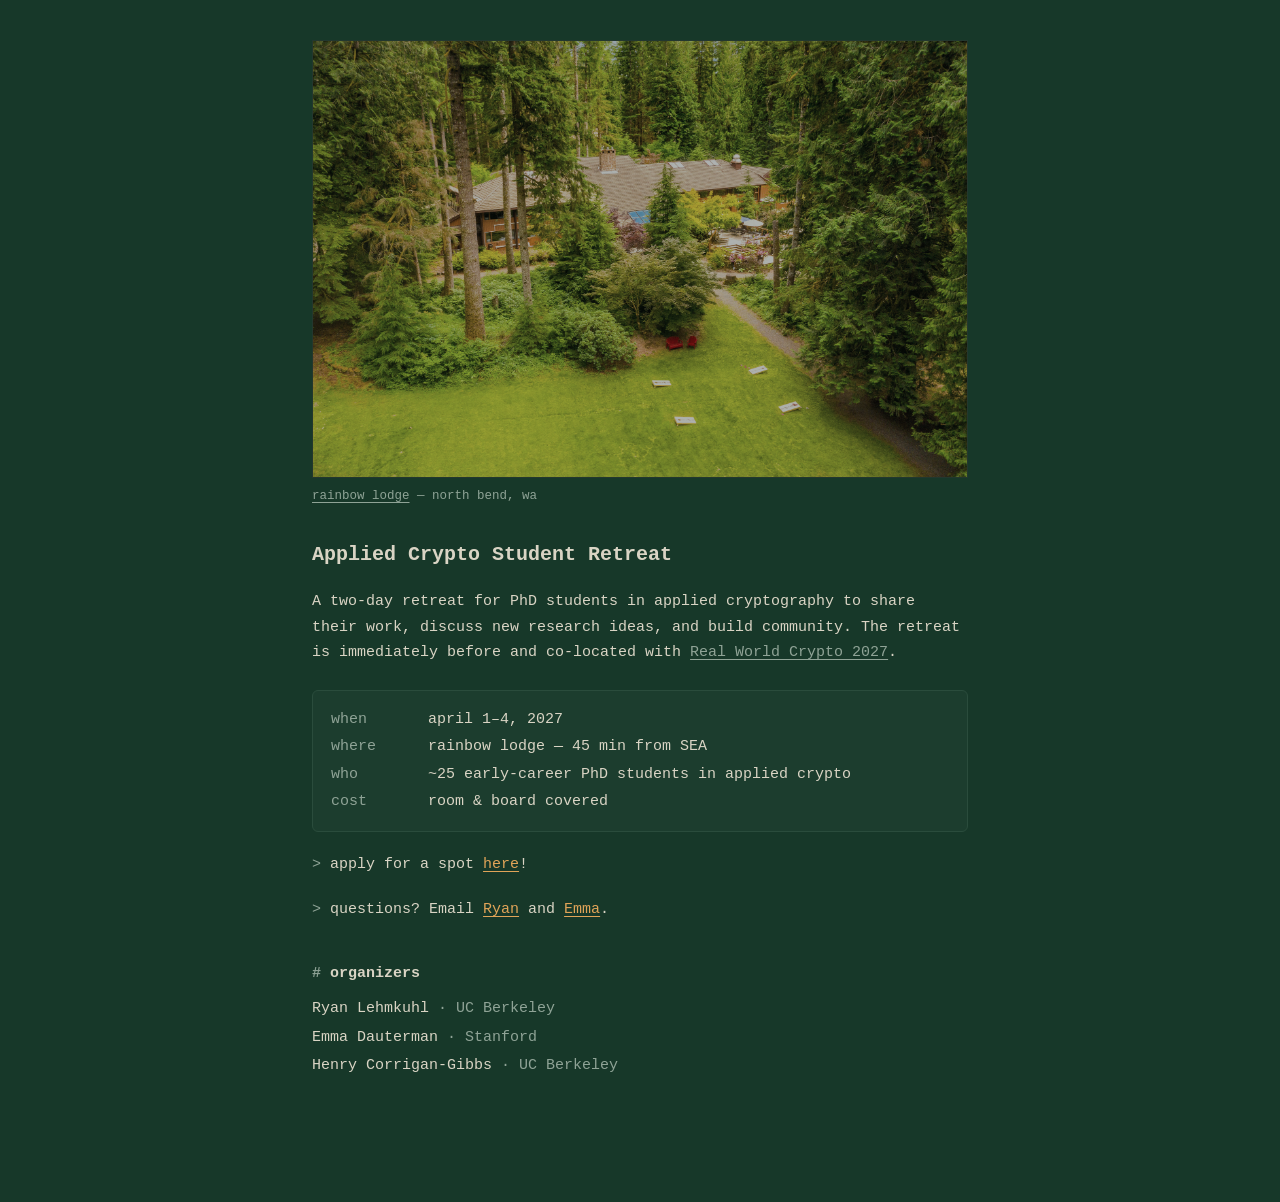
==== index.html @ e46aae12 "Init" ====
<!DOCTYPE html>
<html lang="en">
<head>
<meta charset="UTF-8" />
<meta name="viewport" content="width=device-width, initial-scale=1.0" />
<title>Applied Crypto Student Retreat</title>
<link rel="stylesheet" href="style.css" />
</head>
<body>

  <img class="top" src="assets/lodge-hero.jpg" alt="Rainbow Lodge, surrounded by forest" />
  <p class="caption"><a class="plain" href="https://www.rainbowlodge.org/" target="_blank" rel="noopener">rainbow lodge</a> — north bend, wa</p>

  <h1>Applied Crypto Student Retreat</h1>

  <p>A two-day retreat for PhD students in applied cryptography
    to share their work, discuss new research ideas, and build community.
    The retreat is immediately before and co-located with
    <a class="plain" href="https://rwc.iacr.org/2027" target="_blank" rel="noopener">Real World Crypto 2027</a>.
  </p>

  <div class="meta">
    <div><span class="k">when</span> april 1&ndash;4, 2027</div>
    <div><span class="k">where</span> rainbow lodge &mdash; 45 min from SEA</div>
    <div><span class="k">who</span> ~25 early-career PhD students in applied crypto</div>
    <div><span class="k">cost</span> room &amp; board covered</div>
  </div>

  <p><span class="prompt">&gt;</span> apply for a spot <a href="#">here</a>!</p>
  <p><span class="prompt">&gt;</span> questions? Email
    <a href="mailto:ryanleh@berkeley.edu">Ryan</a> and
    <a href="mailto:edauterman@cs.stanford.edu">Emma</a>.</p>

  <h2><span class="hash">#</span> organizers</h2>
  <div class="people">
    <div>Ryan Lehmkuhl<span class="muted"> · UC Berkeley</span></div>
    <div>Emma Dauterman<span class="muted"> · Stanford</span></div>
    <div>Henry Corrigan-Gibbs<span class="muted"> · UC Berkeley</span></div>
  </div>

</body>
</html>
---- style.css ----
:root {
  --bg:     #173829;
  --text:   #d9d4c4;
  --muted:  #8fa396;
  --gold:   #e0a458;
  --line:   #2a4c3c;
}

* { box-sizing: border-box; }

body {
  background: var(--bg);
  color: var(--text);
  font: 15px/1.7 ui-monospace, "SF Mono", SFMono-Regular, Menlo, Consolas, monospace;
  max-width: 700px;
  margin: 0 auto;
  padding: 40px 22px 120px;
}

/* top image */
img.top {
  width: 100%;
  display: block;
  border: 1px solid var(--line);
  /* dull the photo so it blends with the muted page:
     saturate <1 = less colorful · brightness <1 = darker · opacity <1 lets the green bg tint it */
  filter: saturate(0.7) brightness(0.75);
  opacity: 0.9;
}
.caption { color: var(--muted); font-size: 12.5px; margin: 8px 0 0; }

/* title */
h1 {
  font-weight: 600;
  font-size: 20px;
  line-height: 1.4;
  margin: 34px 0 0;
}

/* body text */
p { margin: 20px 0 0; }
.muted { color: var(--muted); }

/* key/value meta block — boxed as a little terminal panel */
.meta {
  margin: 24px 0 0;
  border: 1px solid var(--line);
  border-radius: 6px;
  padding: 14px 18px;
  background: rgba(255, 255, 255, 0.025);
}
.meta div { margin: 2px 0; }
.meta .k { color: var(--muted); display: inline-block; min-width: 88px; }

/* section heading — one grammar, repeated per section */
h2 {
  font-size: 15px;
  font-weight: 600;
  margin: 38px 0 10px;
}
.hash { color: var(--muted); }

/* organizers list */
.people div { margin: 3px 0; }

/* links */
a { color: var(--gold); text-decoration: underline; text-underline-offset: 3px; }
a:hover { background: var(--gold); color: var(--bg); text-decoration: none; }

/* keeps the muted color instead of the gold link styling */
a.plain { color: var(--muted); }
a.plain:hover { background: none; color: var(--text); text-decoration: underline; }

.prompt { color: var(--muted); }
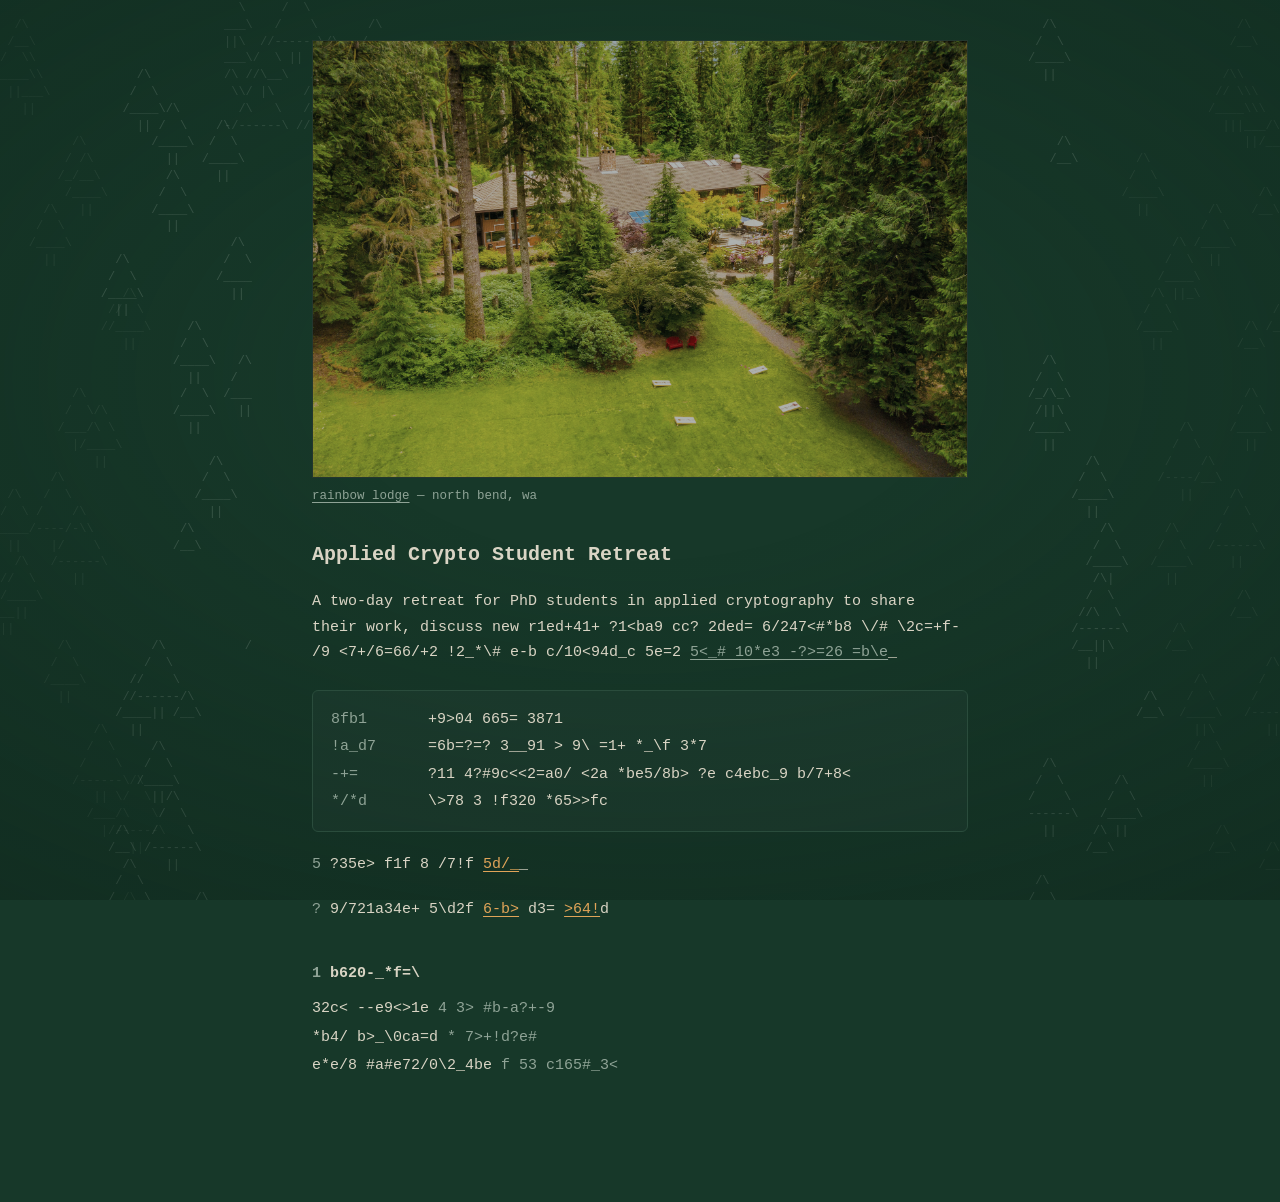
==== commit a0dea202: "Add ASCII forest, custom cursor, decrypt-on-load" ====
--- a/index.html
+++ b/index.html
@@ -7,6 +7,8 @@
 <link rel="stylesheet" href="style.css" />
 </head>
 <body>
+
+  <div class="forest-shade" aria-hidden="true"></div>
 
   <img class="top" src="assets/lodge-hero.jpg" alt="Rainbow Lodge, surrounded by forest" />
   <p class="caption"><a class="plain" href="https://www.rainbowlodge.org/" target="_blank" rel="noopener">rainbow lodge</a> — north bend, wa</p>
@@ -38,5 +40,11 @@
     <div>Henry Corrigan-Gibbs<span class="muted"> · UC Berkeley</span></div>
   </div>
 
+  <!-- decrypt-on-load reveal (no defer: runs before first paint so nothing flashes) -->
+  <script src="decrypt-page.js"></script>
+
+  <!-- playful effects — each is independent; remove any <script> to disable it -->
+  <script src="trees.js" defer></script>
+  <script src="cursor.js" defer></script>
 </body>
 </html>
--- a/style.css
+++ b/style.css
@@ -72,3 +72,55 @@
 a.plain:hover { background: none; color: var(--text); text-decoration: underline; }
 
 .prompt { color: var(--muted); }
+
+/* ---- decorative: forest around the clearing (built by trees.js) ---- */
+.forest-shade {
+  position: fixed;
+  inset: 0;
+  z-index: -1;                        /* above the trees, below the content */
+  pointer-events: none;
+  /* bright clearing in the middle, deep-woods shadow at the screen edges */
+  background: radial-gradient(120% 100% at 50% 42%, transparent 20%, rgba(9, 28, 20, 0.55) 100%);
+}
+.gutter, .canopy {
+  position: fixed;
+  overflow: hidden;
+  pointer-events: none;
+  z-index: -2;                        /* behind the shade + content, above the background */
+}
+.gutter { top: 0; bottom: 0; width: calc((100vw - 700px) / 2); }   /* the empty margin beside the column */
+.gutter-l { left: 0; }
+.gutter-r { right: 0; }
+.gutter pre {
+  position: absolute;                 /* back + front depth layers stack in place */
+  top: 0;
+  margin: 0;
+  font: 12px/1.4 ui-monospace, Menlo, monospace;   /* line-height must match LINE_H in trees.js */
+}
+.gutter-l pre { left: 0; }            /* forest hugs the left screen edge  */
+.gutter-r pre { right: 0; }           /* forest hugs the right screen edge */
+/* two-tone depth: far trees dim, near trees brighter */
+.depth-back  { color: #55705f;      opacity: 0.28; }
+.depth-front { color: var(--muted); opacity: 0.3; }
+
+/* canopy peeking into the top-left corner of the clearing */
+.canopy { top: 0; height: 130px; left: calc((100vw - 700px) / 2 - 66px); }
+.canopy pre { margin: 0; font: 12px/1.4 ui-monospace, Menlo, monospace; color: var(--muted); opacity: 0.24; }
+
+@media (max-width: 899px) {
+  .gutter, .canopy, .forest-shade { display: none; }
+}
+
+/* ---- playful: custom terminal cursor (desktop + motion-ok only; driven by cursor.js) ---- */
+@media (hover: hover) and (pointer: fine) {
+  html.cursor-fx, html.cursor-fx * { cursor: none; }
+}
+.caret {
+  position: fixed; top: 0; left: 0;
+  width: 7px; height: 16px;
+  background: var(--gold);
+  opacity: 0;                                   /* hidden until the mouse moves */
+  pointer-events: none;
+  z-index: 9999;
+}
+.caret.show { opacity: 1; }
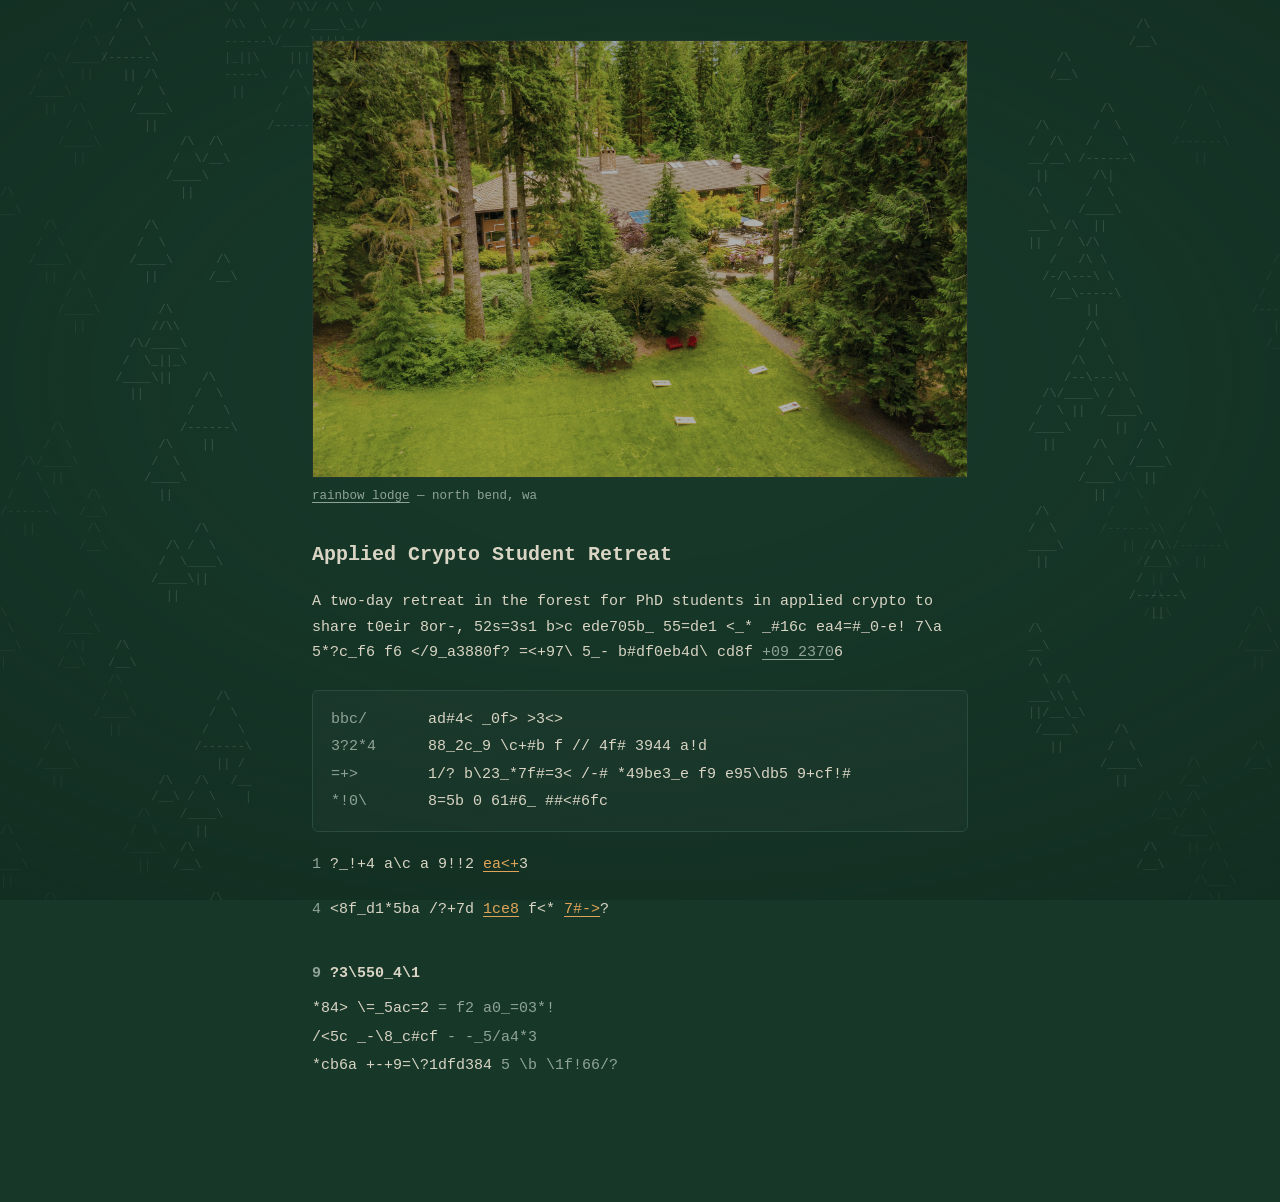
==== commit 4110d1e8: "Updates" ====
--- a/index.html
+++ b/index.html
@@ -4,6 +4,21 @@
 <meta charset="UTF-8" />
 <meta name="viewport" content="width=device-width, initial-scale=1.0" />
 <title>Applied Crypto Student Retreat</title>
+<meta name="description" content="A two-day retreat for PhD students in applied cryptography, immediately before and co-located with Real World Crypto 2027 near Seattle." />
+
+<!-- Social preview (Open Graph + Twitter). NOTE: og:url and og:image must be
+     ABSOLUTE urls — replace REPLACE_WITH_YOUR_DOMAIN once the site is hosted. -->
+<meta property="og:type" content="website" />
+<meta property="og:title" content="Applied Crypto Student Retreat" />
+<meta property="og:description" content="Two days in the forest with ~25 fellow PhD students, right before Real World Crypto 2027." />
+<meta property="og:url" content="https://REPLACE_WITH_YOUR_DOMAIN/" />
+<meta property="og:image" content="https://REPLACE_WITH_YOUR_DOMAIN/assets/lodge-hero.jpg" />
+<meta name="twitter:card" content="summary_large_image" />
+<meta name="twitter:title" content="Applied Crypto Student Retreat" />
+<meta name="twitter:description" content="Two days in the forest with ~25 fellow PhD students, right before Real World Crypto 2027." />
+<meta name="twitter:image" content="https://REPLACE_WITH_YOUR_DOMAIN/assets/lodge-hero.jpg" />
+
+<link rel="icon" type="image/svg+xml" href="assets/favicon.svg" />
 <link rel="stylesheet" href="style.css" />
 </head>
 <body>
@@ -15,10 +30,10 @@
 
   <h1>Applied Crypto Student Retreat</h1>
 
-  <p>A two-day retreat for PhD students in applied cryptography
+  <p>A two-day retreat in the forest for PhD students in applied crypto
     to share their work, discuss new research ideas, and build community.
     The retreat is immediately before and co-located with
-    <a class="plain" href="https://rwc.iacr.org/2027" target="_blank" rel="noopener">Real World Crypto 2027</a>.
+    <a class="plain" href="https://rwc.iacr.org/2027" target="_blank" rel="noopener">RWC 2027</a>.
   </p>
 
   <div class="meta">
@@ -28,7 +43,7 @@
     <div><span class="k">cost</span> room &amp; board covered</div>
   </div>
 
-  <p><span class="prompt">&gt;</span> apply for a spot <a href="#">here</a>!</p>
+  <p><span class="prompt">&gt;</span> apply for a spot <a href="apply.html">here</a>!</p>
   <p><span class="prompt">&gt;</span> questions? Email
     <a href="mailto:ryanleh@berkeley.edu">Ryan</a> and
     <a href="mailto:edauterman@cs.stanford.edu">Emma</a>.</p>
@@ -43,8 +58,7 @@
   <!-- decrypt-on-load reveal (no defer: runs before first paint so nothing flashes) -->
   <script src="decrypt-page.js"></script>
 
-  <!-- playful effects — each is independent; remove any <script> to disable it -->
-  <script src="trees.js" defer></script>
-  <script src="cursor.js" defer></script>
+  <!-- ambient forest (no defer: runs before first paint so the trees don't pop in) -->
+  <script src="trees.js"></script>
 </body>
 </html>
--- a/style.css
+++ b/style.css
@@ -73,6 +73,48 @@
 
 .prompt { color: var(--muted); }
 
+/* application form (apply.html) */
+.form { margin-top: 30px; }
+.field { margin-top: 22px; }
+.field label { display: block; color: var(--muted); margin-bottom: 7px; }
+.field .req { color: var(--gold); }
+.field input, .field select, .field textarea {
+  width: 100%;
+  background: rgba(255, 255, 255, 0.025);
+  border: 1px solid var(--line);
+  border-radius: 6px;
+  color: var(--text);
+  font: inherit;                       /* inherit the monospace body font */
+  padding: 10px 12px;
+}
+.field textarea { min-height: 92px; line-height: 1.6; resize: vertical; }
+.field input:focus, .field select:focus, .field textarea:focus {
+  outline: none;
+  border-color: var(--gold);
+  background: rgba(224, 164, 88, 0.06);
+}
+.field .hint { color: var(--muted); font-size: 12.5px; margin-top: 6px; }
+.hp { position: absolute; left: -9999px; opacity: 0; pointer-events: none; }   /* honeypot */
+
+.submit {
+  margin-top: 28px;
+  background: none;
+  border: 1px solid var(--gold);
+  border-radius: 6px;
+  color: var(--gold);
+  font: inherit;
+  font-weight: 600;
+  padding: 10px 22px;
+  cursor: pointer;
+  transition: background 0.15s, color 0.15s;
+}
+.submit:hover:not(:disabled) { background: var(--gold); color: var(--bg); }
+.submit:disabled { opacity: 0.55; cursor: default; }
+
+.form-status { margin-top: 16px; min-height: 1.2em; }
+.form-status.ok  { color: var(--gold); }
+.form-status.err { color: #d98b6a; }
+
 /* ---- decorative: forest around the clearing (built by trees.js) ---- */
 .forest-shade {
   position: fixed;
@@ -110,17 +152,3 @@
 @media (max-width: 899px) {
   .gutter, .canopy, .forest-shade { display: none; }
 }
-
-/* ---- playful: custom terminal cursor (desktop + motion-ok only; driven by cursor.js) ---- */
-@media (hover: hover) and (pointer: fine) {
-  html.cursor-fx, html.cursor-fx * { cursor: none; }
-}
-.caret {
-  position: fixed; top: 0; left: 0;
-  width: 7px; height: 16px;
-  background: var(--gold);
-  opacity: 0;                                   /* hidden until the mouse moves */
-  pointer-events: none;
-  z-index: 9999;
-}
-.caret.show { opacity: 1; }
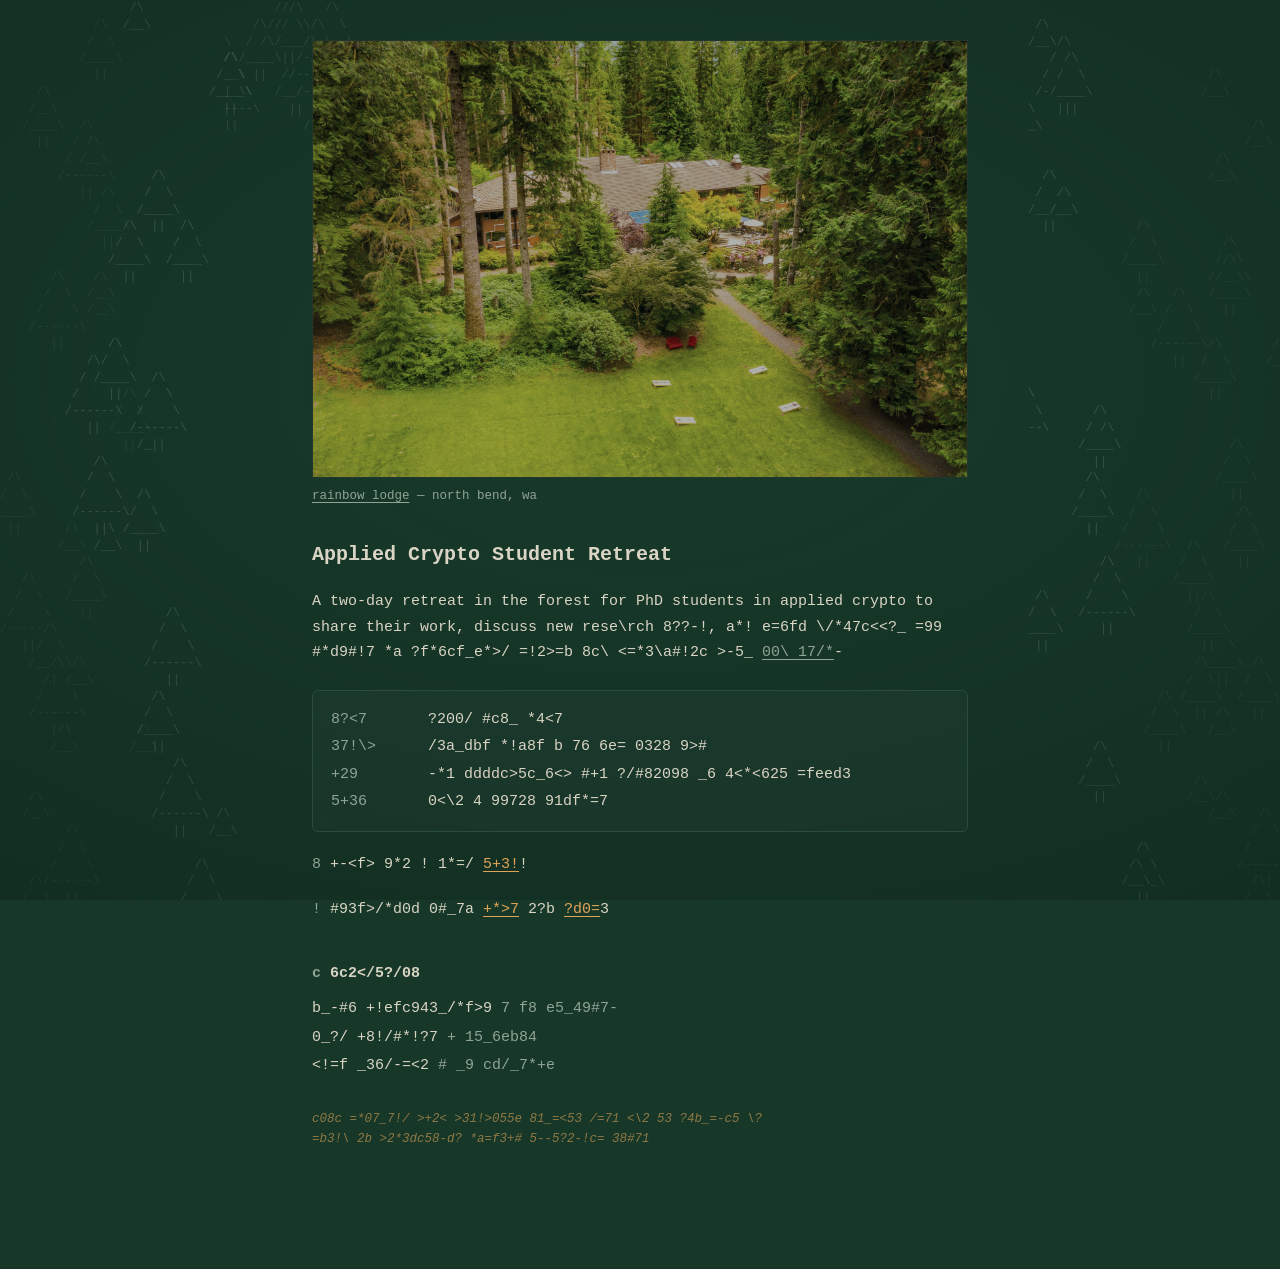
==== commit 68375ca0: "Updates" ====
--- a/index.html
+++ b/index.html
@@ -50,10 +50,13 @@
 
   <h2><span class="hash">#</span> organizers</h2>
   <div class="people">
+    <div>Henry Corrigan-Gibbs<span class="muted"> · UC Berkeley</span></div>
+    <div>Emma Dauterman<span class="muted"> · Stanford</span></div>
     <div>Ryan Lehmkuhl<span class="muted"> · UC Berkeley</span></div>
-    <div>Emma Dauterman<span class="muted"> · Stanford</span></div>
-    <div>Henry Corrigan-Gibbs<span class="muted"> · UC Berkeley</span></div>
   </div>
+
+  <footer class="ack">Made possible with financial support from the UC Berkeley
+  College of Engineering Faculty Engagement Fund.</footer>
 
   <!-- decrypt-on-load reveal (no defer: runs before first paint so nothing flashes) -->
   <script src="decrypt-page.js"></script>
--- a/style.css
+++ b/style.css
@@ -62,6 +62,18 @@
 
 /* organizers list */
 .people div { margin: 3px 0; }
+
+/* funding acknowledgement — small, italic, dimmed gold sign-off */
+.ack {
+  display: block;
+  margin-top: 30px;
+  max-width: 60ch;
+  font-size: 12.5px;
+  font-style: italic;
+  line-height: 1.6;
+  color: var(--gold);
+  opacity: 0.6;                 /* dim so it warms without reading as a link; use var(--muted) + opacity:1 to recede */
+}
 
 /* links */
 a { color: var(--gold); text-decoration: underline; text-underline-offset: 3px; }
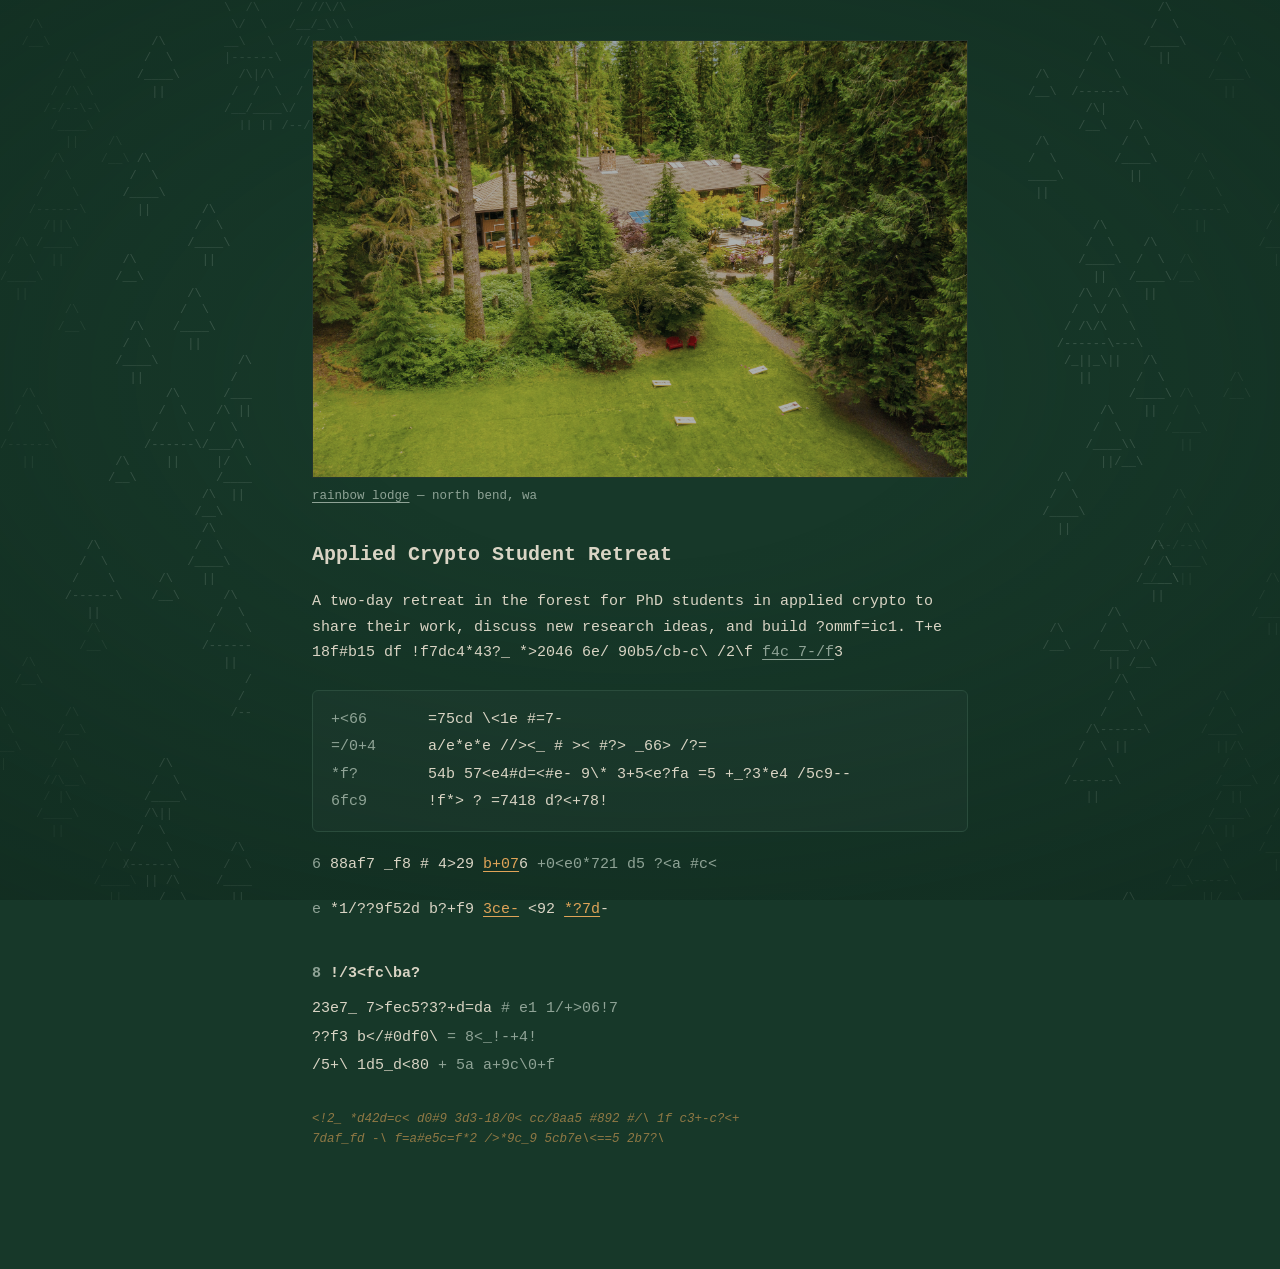
==== commit d465d28e: "Add deadline" ====
--- a/index.html
+++ b/index.html
@@ -43,7 +43,7 @@
     <div><span class="k">cost</span> room &amp; board covered</div>
   </div>
 
-  <p><span class="prompt">&gt;</span> apply for a spot <a href="apply.html">here</a>!</p>
+    <p><span class="prompt">&gt;</span> apply for a spot <a href="apply.html">here</a>! <span class="muted">(Deadline is Dec 15)</span></p>
   <p><span class="prompt">&gt;</span> questions? Email
     <a href="mailto:ryanleh@berkeley.edu">Ryan</a> and
     <a href="mailto:edauterman@cs.stanford.edu">Emma</a>.</p>
